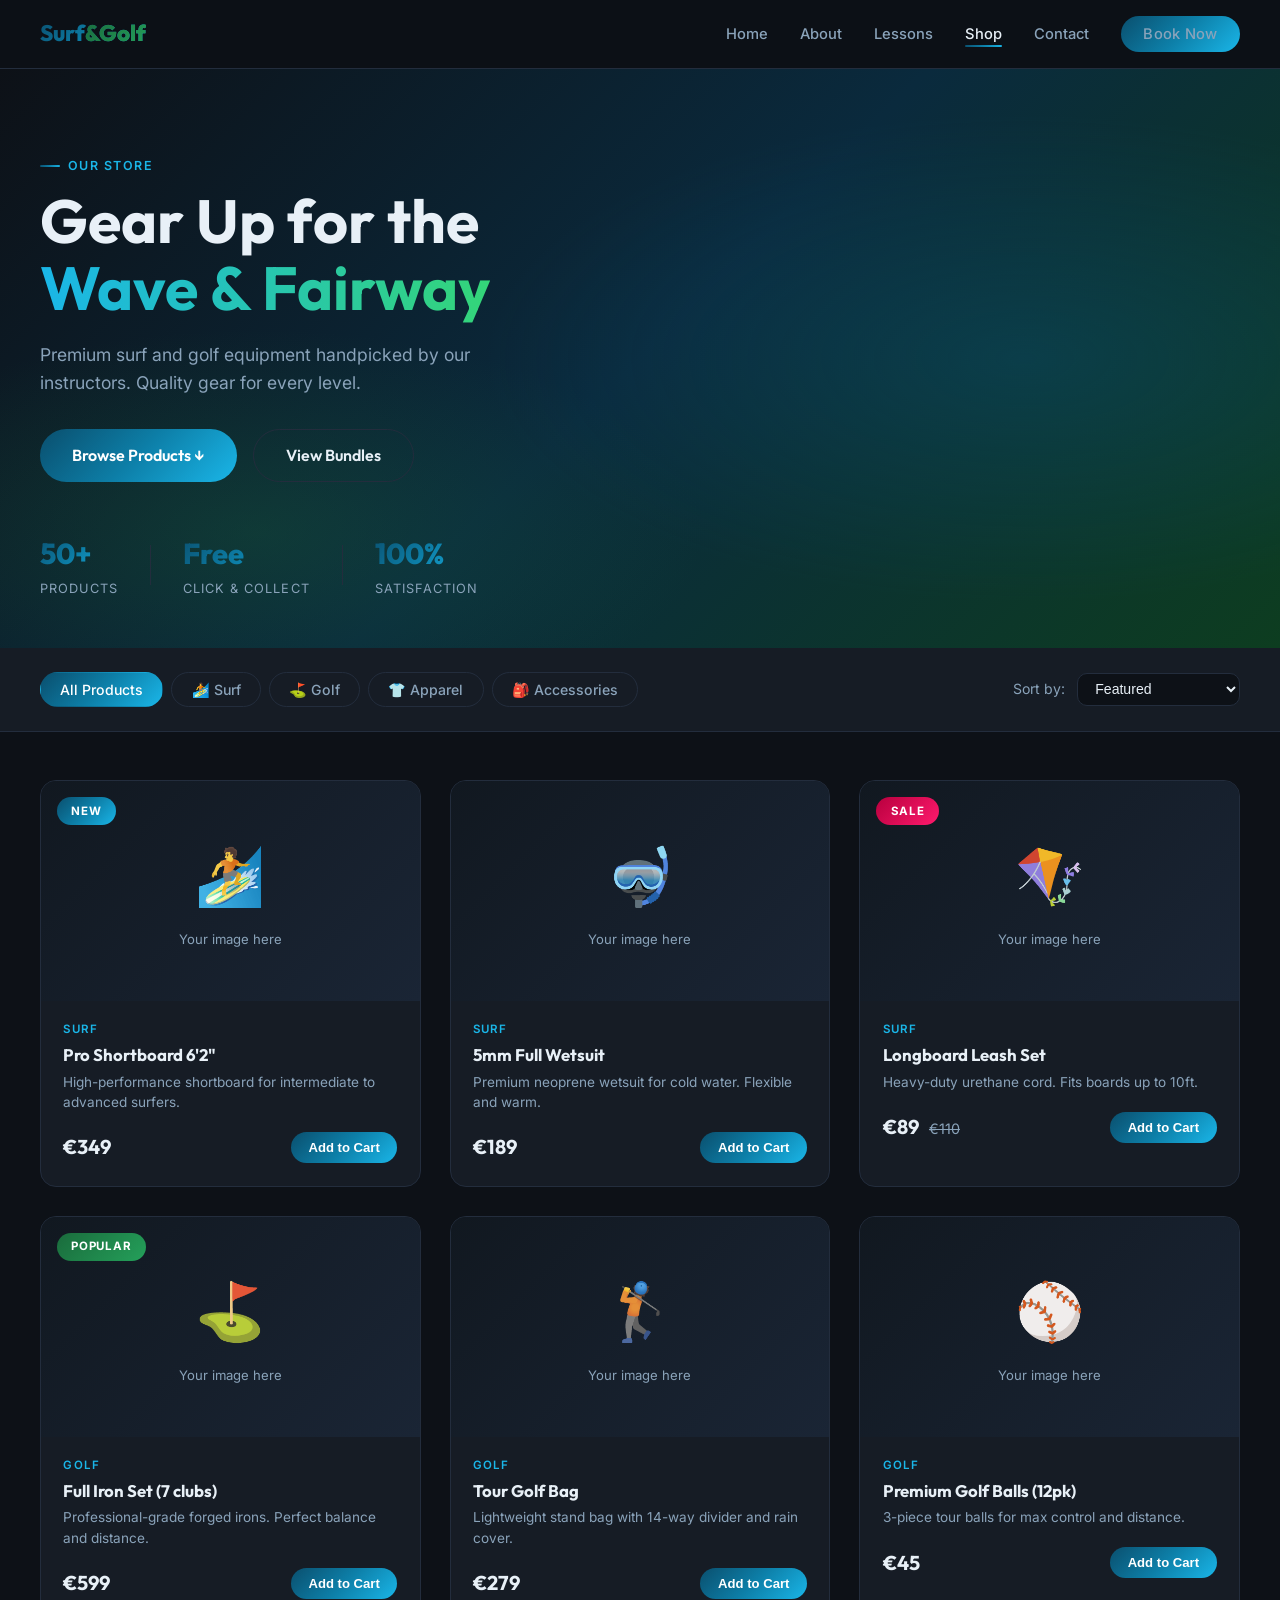
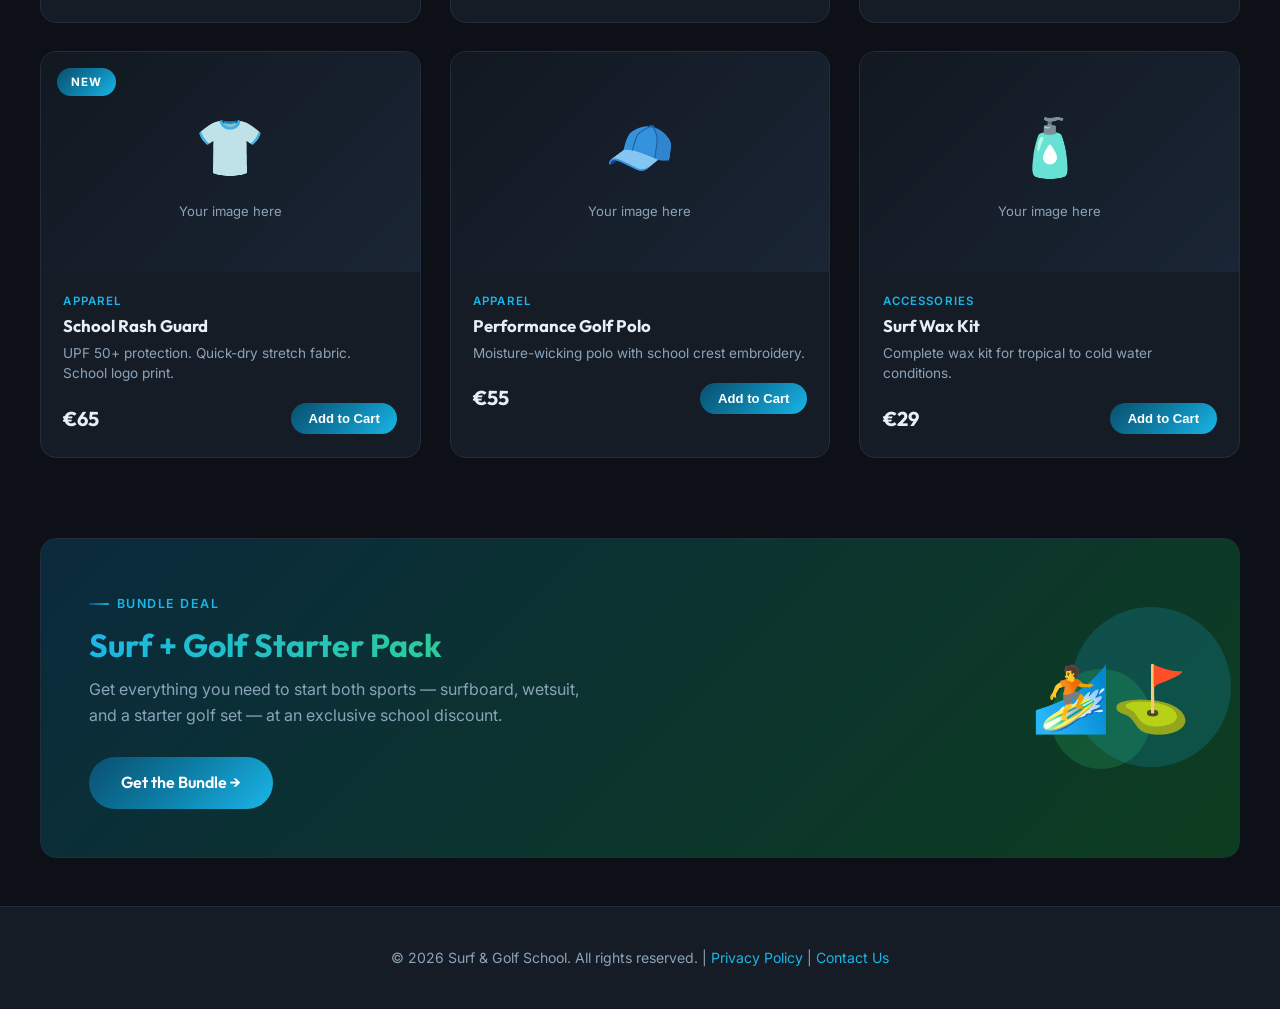
==== products.html @ f3ed8877 "first one" ====
<!DOCTYPE html>
<html lang="en">
<head>
  <meta charset="UTF-8" />
  <meta name="viewport" content="width=device-width, initial-scale=1.0" />
  <title>Shop — Surf & Golf School</title>
  <meta name="description" content="Browse our premium surf and golf gear, equipment, and apparel. Everything you need for the waves and the fairway." />
  <link rel="stylesheet" href="styles.css" />
  <link rel="stylesheet" href="products.css" />
</head>
<body>

  <!-- NAVBAR -->
  <nav class="navbar" id="navbar">
    <a href="#" class="logo">Surf<span>&Golf</span></a>
    <ul class="nav-links">
      <li><a href="#">Home</a></li>
      <li><a href="#">About</a></li>
      <li><a href="#">Lessons</a></li>
      <li><a href="products.html" class="active">Shop</a></li>
      <li><a href="#">Contact</a></li>
      <li><a href="#" class="btn-nav">Book Now</a></li>
    </ul>
  </nav>

  <!-- HERO BANNER -->
  <section class="shop-hero" id="shop-hero">
    <div class="hero-bg"></div>
    <div class="hero-content">
      <span class="section-label">Our Store</span>
      <h1>Gear Up for the <br/><span class="gradient-text">Wave & Fairway</span></h1>
      <p>Premium surf and golf equipment handpicked by our instructors. Quality gear for every level.</p>
      <div class="hero-actions">
        <a href="#products" class="btn-primary">Browse Products ↓</a>
        <a href="#" class="btn-secondary">View Bundles</a>
      </div>
    </div>
    <div class="hero-stats">
      <div class="stat">
        <span class="stat-number">50+</span>
        <span class="stat-label">Products</span>
      </div>
      <div class="stat-divider"></div>
      <div class="stat">
        <span class="stat-number">Free</span>
        <span class="stat-label">Click & Collect</span>
      </div>
      <div class="stat-divider"></div>
      <div class="stat">
        <span class="stat-number">100%</span>
        <span class="stat-label">Satisfaction</span>
      </div>
    </div>
  </section>

  <!-- FILTER BAR -->
  <section class="filter-section" id="products">
    <div class="filter-bar">
      <button class="filter-btn active" data-filter="all" id="filter-all">All Products</button>
      <button class="filter-btn" data-filter="surf" id="filter-surf">🏄 Surf</button>
      <button class="filter-btn" data-filter="golf" id="filter-golf">⛳ Golf</button>
      <button class="filter-btn" data-filter="apparel" id="filter-apparel">👕 Apparel</button>
      <button class="filter-btn" data-filter="accessories" id="filter-accessories">🎒 Accessories</button>
    </div>
    <div class="sort-bar">
      <label for="sort-select">Sort by:</label>
      <select id="sort-select">
        <option value="featured">Featured</option>
        <option value="price-asc">Price: Low to High</option>
        <option value="price-desc">Price: High to Low</option>
      </select>
    </div>
  </section>

  <!-- PRODUCT GRID -->
  <main class="products-section">
    <div class="products-grid" id="products-grid">

      <!-- SURF PRODUCTS -->
      <article class="product-card" data-category="surf" data-price="349">
        <div class="product-badge badge-new">New</div>
        <div class="product-img-wrap">
          <div class="product-img-placeholder">
            <span class="placeholder-icon">🏄</span>
            <p>Your image here</p>
          </div>
          <div class="product-overlay">
            <button class="overlay-btn" id="quick-view-1">Quick View</button>
          </div>
        </div>
        <div class="product-info">
          <span class="product-category">Surf</span>
          <h3 class="product-name">Pro Shortboard 6'2"</h3>
          <p class="product-desc">High-performance shortboard for intermediate to advanced surfers.</p>
          <div class="product-footer">
            <span class="product-price">€349</span>
            <button class="add-to-cart" id="cart-1">Add to Cart</button>
          </div>
        </div>
      </article>

      <article class="product-card" data-category="surf" data-price="189">
        <div class="product-img-wrap">
          <div class="product-img-placeholder">
            <span class="placeholder-icon">🤿</span>
            <p>Your image here</p>
          </div>
          <div class="product-overlay">
            <button class="overlay-btn" id="quick-view-2">Quick View</button>
          </div>
        </div>
        <div class="product-info">
          <span class="product-category">Surf</span>
          <h3 class="product-name">5mm Full Wetsuit</h3>
          <p class="product-desc">Premium neoprene wetsuit for cold water. Flexible and warm.</p>
          <div class="product-footer">
            <span class="product-price">€189</span>
            <button class="add-to-cart" id="cart-2">Add to Cart</button>
          </div>
        </div>
      </article>

      <article class="product-card" data-category="surf" data-price="89">
        <div class="product-badge badge-sale">Sale</div>
        <div class="product-img-wrap">
          <div class="product-img-placeholder">
            <span class="placeholder-icon">🪁</span>
            <p>Your image here</p>
          </div>
          <div class="product-overlay">
            <button class="overlay-btn" id="quick-view-3">Quick View</button>
          </div>
        </div>
        <div class="product-info">
          <span class="product-category">Surf</span>
          <h3 class="product-name">Longboard Leash Set</h3>
          <p class="product-desc">Heavy-duty urethane cord. Fits boards up to 10ft.</p>
          <div class="product-footer">
            <div>
              <span class="product-price">€89</span>
              <span class="product-price-old">€110</span>
            </div>
            <button class="add-to-cart" id="cart-3">Add to Cart</button>
          </div>
        </div>
      </article>

      <!-- GOLF PRODUCTS -->
      <article class="product-card" data-category="golf" data-price="599">
        <div class="product-badge badge-popular">Popular</div>
        <div class="product-img-wrap">
          <div class="product-img-placeholder">
            <span class="placeholder-icon">⛳</span>
            <p>Your image here</p>
          </div>
          <div class="product-overlay">
            <button class="overlay-btn" id="quick-view-4">Quick View</button>
          </div>
        </div>
        <div class="product-info">
          <span class="product-category">Golf</span>
          <h3 class="product-name">Full Iron Set (7 clubs)</h3>
          <p class="product-desc">Professional-grade forged irons. Perfect balance and distance.</p>
          <div class="product-footer">
            <span class="product-price">€599</span>
            <button class="add-to-cart" id="cart-4">Add to Cart</button>
          </div>
        </div>
      </article>

      <article class="product-card" data-category="golf" data-price="279">
        <div class="product-img-wrap">
          <div class="product-img-placeholder">
            <span class="placeholder-icon">🏌️</span>
            <p>Your image here</p>
          </div>
          <div class="product-overlay">
            <button class="overlay-btn" id="quick-view-5">Quick View</button>
          </div>
        </div>
        <div class="product-info">
          <span class="product-category">Golf</span>
          <h3 class="product-name">Tour Golf Bag</h3>
          <p class="product-desc">Lightweight stand bag with 14-way divider and rain cover.</p>
          <div class="product-footer">
            <span class="product-price">€279</span>
            <button class="add-to-cart" id="cart-5">Add to Cart</button>
          </div>
        </div>
      </article>

      <article class="product-card" data-category="golf" data-price="45">
        <div class="product-img-wrap">
          <div class="product-img-placeholder">
            <span class="placeholder-icon">⚾</span>
            <p>Your image here</p>
          </div>
          <div class="product-overlay">
            <button class="overlay-btn" id="quick-view-6">Quick View</button>
          </div>
        </div>
        <div class="product-info">
          <span class="product-category">Golf</span>
          <h3 class="product-name">Premium Golf Balls (12pk)</h3>
          <p class="product-desc">3-piece tour balls for max control and distance.</p>
          <div class="product-footer">
            <span class="product-price">€45</span>
            <button class="add-to-cart" id="cart-6">Add to Cart</button>
          </div>
        </div>
      </article>

      <!-- APPAREL -->
      <article class="product-card" data-category="apparel" data-price="65">
        <div class="product-badge badge-new">New</div>
        <div class="product-img-wrap">
          <div class="product-img-placeholder">
            <span class="placeholder-icon">👕</span>
            <p>Your image here</p>
          </div>
          <div class="product-overlay">
            <button class="overlay-btn" id="quick-view-7">Quick View</button>
          </div>
        </div>
        <div class="product-info">
          <span class="product-category">Apparel</span>
          <h3 class="product-name">School Rash Guard</h3>
          <p class="product-desc">UPF 50+ protection. Quick-dry stretch fabric. School logo print.</p>
          <div class="product-footer">
            <span class="product-price">€65</span>
            <button class="add-to-cart" id="cart-7">Add to Cart</button>
          </div>
        </div>
      </article>

      <article class="product-card" data-category="apparel" data-price="55">
        <div class="product-img-wrap">
          <div class="product-img-placeholder">
            <span class="placeholder-icon">🧢</span>
            <p>Your image here</p>
          </div>
          <div class="product-overlay">
            <button class="overlay-btn" id="quick-view-8">Quick View</button>
          </div>
        </div>
        <div class="product-info">
          <span class="product-category">Apparel</span>
          <h3 class="product-name">Performance Golf Polo</h3>
          <p class="product-desc">Moisture-wicking polo with school crest embroidery.</p>
          <div class="product-footer">
            <span class="product-price">€55</span>
            <button class="add-to-cart" id="cart-8">Add to Cart</button>
          </div>
        </div>
      </article>

      <!-- ACCESSORIES -->
      <article class="product-card" data-category="accessories" data-price="29">
        <div class="product-img-wrap">
          <div class="product-img-placeholder">
            <span class="placeholder-icon">🧴</span>
            <p>Your image here</p>
          </div>
          <div class="product-overlay">
            <button class="overlay-btn" id="quick-view-9">Quick View</button>
          </div>
        </div>
        <div class="product-info">
          <span class="product-category">Accessories</span>
          <h3 class="product-name">Surf Wax Kit</h3>
          <p class="product-desc">Complete wax kit for tropical to cold water conditions.</p>
          <div class="product-footer">
            <span class="product-price">€29</span>
            <button class="add-to-cart" id="cart-9">Add to Cart</button>
          </div>
        </div>
      </article>

    </div><!-- end grid -->

    <!-- No results message -->
    <div class="no-results" id="no-results" style="display:none;">
      <span>😕</span>
      <p>No products found in this category.</p>
    </div>
  </main>

  <!-- BUNDLE PROMO BANNER -->
  <section class="promo-banner">
    <div class="promo-content">
      <span class="section-label">Bundle Deal</span>
      <h2>Surf + Golf Starter Pack</h2>
      <p>Get everything you need to start both sports — surfboard, wetsuit, and a starter golf set — at an exclusive school discount.</p>
      <a href="#" class="btn-primary" id="bundle-cta">Get the Bundle →</a>
    </div>
    <div class="promo-decoration">
      <div class="deco-circle c1"></div>
      <div class="deco-circle c2"></div>
      <span class="deco-emoji">🏄⛳</span>
    </div>
  </section>

  <!-- CART TOAST -->
  <div class="toast" id="cart-toast" role="alert" aria-live="polite">
    <span class="toast-icon">✅</span>
    <span class="toast-msg">Item added to cart!</span>
  </div>

  <!-- FOOTER -->
  <footer class="footer">
    <p>© 2026 Surf & Golf School. All rights reserved. |
      <a href="#">Privacy Policy</a> |
      <a href="#">Contact Us</a>
    </p>
  </footer>

  <script src="products.js"></script>
</body>
</html>
---- styles.css ----
/* ===================================================
   SURF & GOLF SCHOOL — Global Styles
   =================================================== */

@import url('https://fonts.googleapis.com/css2?family=Outfit:wght@300;400;500;600;700;800&family=Inter:wght@300;400;500;600&display=swap');

/* ── CSS Variables ── */
:root {
  --ocean:       #0a4f6e;
  --ocean-mid:   #0d7fa8;
  --ocean-light: #1ab6e8;
  --green:       #1a6b3c;
  --green-mid:   #24a05a;
  --green-light: #34d578;
  --sand:        #f5e9d0;
  --sand-dark:   #e8d5aa;
  --dark:        #0d1117;
  --dark-card:   #161c25;
  --dark-border: #232d3d;
  --text-main:   #e8f0f7;
  --text-muted:  #8aa3ba;
  --gradient-ocean: linear-gradient(135deg, #0a4f6e 0%, #0d7fa8 50%, #1ab6e8 100%);
  --gradient-green: linear-gradient(135deg, #1a6b3c 0%, #24a05a 100%);
  --gradient-hero:  linear-gradient(135deg, #0d1117 0%, #0a2a3d 50%, #0d3d20 100%);
  --shadow-card: 0 8px 32px rgba(0,0,0,0.4);
  --shadow-hover: 0 16px 48px rgba(0,0,0,0.55);
  --radius: 16px;
  --radius-sm: 10px;
  --transition: all 0.3s cubic-bezier(0.4, 0, 0.2, 1);
}

/* ── Reset & Base ── */
*, *::before, *::after { box-sizing: border-box; margin: 0; padding: 0; }

html { scroll-behavior: smooth; }

body {
  font-family: 'Inter', sans-serif;
  background: var(--dark);
  color: var(--text-main);
  line-height: 1.6;
  -webkit-font-smoothing: antialiased;
}

h1, h2, h3, h4, h5 {
  font-family: 'Outfit', sans-serif;
  font-weight: 700;
  line-height: 1.2;
}

a { text-decoration: none; color: inherit; }

img {
  width: 100%;
  height: 100%;
  object-fit: cover;
  display: block;
}

/* ── Scrollbar ── */
::-webkit-scrollbar { width: 6px; }
::-webkit-scrollbar-track { background: var(--dark); }
::-webkit-scrollbar-thumb { background: var(--ocean-mid); border-radius: 3px; }

/* ── NAV ── */
.navbar {
  position: sticky;
  top: 0;
  z-index: 100;
  display: flex;
  align-items: center;
  justify-content: space-between;
  padding: 1rem 2.5rem;
  background: rgba(13, 17, 23, 0.85);
  backdrop-filter: blur(18px);
  border-bottom: 1px solid var(--dark-border);
}

.navbar .logo {
  font-family: 'Outfit', sans-serif;
  font-size: 1.4rem;
  font-weight: 800;
  background: var(--gradient-ocean);
  -webkit-background-clip: text;
  -webkit-text-fill-color: transparent;
  background-clip: text;
}

.navbar .logo span {
  background: var(--gradient-green);
  -webkit-background-clip: text;
  -webkit-text-fill-color: transparent;
  background-clip: text;
}

.nav-links {
  display: flex;
  gap: 2rem;
  list-style: none;
}

.nav-links a {
  font-size: 0.92rem;
  font-weight: 500;
  color: var(--text-muted);
  transition: var(--transition);
  position: relative;
}

.nav-links a::after {
  content: '';
  position: absolute;
  bottom: -4px;
  left: 0;
  width: 0;
  height: 2px;
  background: var(--gradient-ocean);
  border-radius: 2px;
  transition: width 0.3s ease;
}

.nav-links a:hover { color: var(--text-main); }
.nav-links a:hover::after, .nav-links a.active::after { width: 100%; }
.nav-links a.active { color: var(--text-main); }

.btn-nav {
  padding: 0.55rem 1.4rem;
  background: var(--gradient-ocean);
  border: none;
  border-radius: 50px;
  color: #fff;
  font-size: 0.88rem;
  font-weight: 600;
  cursor: pointer;
  transition: var(--transition);
  letter-spacing: 0.02em;
}

.btn-nav:hover {
  transform: translateY(-2px);
  box-shadow: 0 8px 24px rgba(26, 182, 232, 0.35);
}

/* ── Section Label ── */
.section-label {
  display: inline-flex;
  align-items: center;
  gap: 0.5rem;
  font-size: 0.78rem;
  font-weight: 600;
  letter-spacing: 0.12em;
  text-transform: uppercase;
  color: var(--ocean-light);
  margin-bottom: 0.75rem;
}

.section-label::before {
  content: '';
  display: inline-block;
  width: 20px;
  height: 2px;
  background: var(--gradient-ocean);
  border-radius: 2px;
}

/* ── Buttons ── */
.btn-primary {
  display: inline-flex;
  align-items: center;
  gap: 0.5rem;
  padding: 0.8rem 2rem;
  background: var(--gradient-ocean);
  border: none;
  border-radius: 50px;
  color: #fff;
  font-family: 'Outfit', sans-serif;
  font-size: 1rem;
  font-weight: 600;
  cursor: pointer;
  transition: var(--transition);
}

.btn-primary:hover {
  transform: translateY(-3px);
  box-shadow: 0 12px 32px rgba(26, 182, 232, 0.4);
}

.btn-secondary {
  display: inline-flex;
  align-items: center;
  gap: 0.5rem;
  padding: 0.8rem 2rem;
  background: transparent;
  border: 1.5px solid var(--dark-border);
  border-radius: 50px;
  color: var(--text-main);
  font-family: 'Outfit', sans-serif;
  font-size: 1rem;
  font-weight: 600;
  cursor: pointer;
  transition: var(--transition);
}

.btn-secondary:hover {
  border-color: var(--ocean-light);
  color: var(--ocean-light);
  transform: translateY(-3px);
}

/* ── FOOTER ── */
.footer {
  background: var(--dark-card);
  border-top: 1px solid var(--dark-border);
  padding: 2.5rem;
  text-align: center;
  color: var(--text-muted);
  font-size: 0.88rem;
}

.footer a { color: var(--ocean-light); }
.footer a:hover { text-decoration: underline; }

/* ── Responsive ── */
@media (max-width: 768px) {
  .navbar { padding: 1rem 1.2rem; }
  .nav-links { gap: 1.2rem; }
  .nav-links .btn-nav { display: none; }
}

@media (max-width: 580px) {
  .nav-links { gap: 0.8rem; font-size: 0.82rem; }
}
---- products.css ----
/* ===================================================
   PRODUCTS PAGE — Specific Styles
   =================================================== */

/* ── Shop Hero ── */
.shop-hero {
  position: relative;
  min-height: 440px;
  display: flex;
  flex-direction: column;
  justify-content: center;
  padding: 5rem 2.5rem 3rem;
  overflow: hidden;
}

.hero-bg {
  position: absolute;
  inset: 0;
  background: var(--gradient-hero);
  z-index: 0;
}

.hero-bg::after {
  content: '';
  position: absolute;
  inset: 0;
  background:
    radial-gradient(ellipse 60% 60% at 80% 50%, rgba(10,79,110,0.4) 0%, transparent 70%),
    radial-gradient(ellipse 50% 50% at 20% 80%, rgba(26,107,60,0.3) 0%, transparent 70%);
}

.hero-content {
  position: relative;
  z-index: 1;
  max-width: 680px;
}

.hero-content h1 {
  font-size: clamp(2.2rem, 5vw, 3.8rem);
  margin-bottom: 1.2rem;
  line-height: 1.1;
}

.gradient-text {
  background: linear-gradient(90deg, var(--ocean-light), var(--green-light));
  -webkit-background-clip: text;
  -webkit-text-fill-color: transparent;
  background-clip: text;
}

.hero-content p {
  color: var(--text-muted);
  font-size: 1.1rem;
  margin-bottom: 2rem;
  max-width: 520px;
}

.hero-actions {
  display: flex;
  gap: 1rem;
  flex-wrap: wrap;
}

.hero-stats {
  position: relative;
  z-index: 1;
  display: flex;
  align-items: center;
  gap: 2rem;
  margin-top: 3rem;
}

.stat {
  display: flex;
  flex-direction: column;
  gap: 0.2rem;
}

.stat-number {
  font-family: 'Outfit', sans-serif;
  font-size: 1.8rem;
  font-weight: 800;
  background: var(--gradient-ocean);
  -webkit-background-clip: text;
  -webkit-text-fill-color: transparent;
  background-clip: text;
}

.stat-label {
  font-size: 0.8rem;
  color: var(--text-muted);
  text-transform: uppercase;
  letter-spacing: 0.08em;
}

.stat-divider {
  width: 1px;
  height: 40px;
  background: var(--dark-border);
}

/* ── Filter Bar ── */
.filter-section {
  display: flex;
  align-items: center;
  justify-content: space-between;
  flex-wrap: wrap;
  gap: 1rem;
  padding: 1.5rem 2.5rem;
  border-bottom: 1px solid var(--dark-border);
  background: var(--dark-card);
  position: sticky;
  top: 65px;
  z-index: 50;
}

.filter-bar {
  display: flex;
  gap: 0.5rem;
  flex-wrap: wrap;
}

.filter-btn {
  padding: 0.5rem 1.2rem;
  border: 1.5px solid var(--dark-border);
  border-radius: 50px;
  background: transparent;
  color: var(--text-muted);
  font-family: 'Inter', sans-serif;
  font-size: 0.88rem;
  font-weight: 500;
  cursor: pointer;
  transition: var(--transition);
}

.filter-btn:hover {
  border-color: var(--ocean-mid);
  color: var(--text-main);
}

.filter-btn.active {
  background: var(--gradient-ocean);
  border-color: transparent;
  color: #fff;
}

.sort-bar {
  display: flex;
  align-items: center;
  gap: 0.75rem;
  color: var(--text-muted);
  font-size: 0.88rem;
}

.sort-bar select {
  background: var(--dark);
  border: 1.5px solid var(--dark-border);
  border-radius: var(--radius-sm);
  color: var(--text-main);
  padding: 0.4rem 0.8rem;
  font-size: 0.88rem;
  cursor: pointer;
  outline: none;
  transition: var(--transition);
}

.sort-bar select:focus { border-color: var(--ocean-mid); }

/* ── Products Grid ── */
.products-section {
  padding: 3rem 2.5rem;
  max-width: 1400px;
  margin: 0 auto;
}

.products-grid {
  display: grid;
  grid-template-columns: repeat(auto-fill, minmax(280px, 1fr));
  gap: 1.8rem;
}

/* ── Product Card ── */
.product-card {
  background: var(--dark-card);
  border: 1px solid var(--dark-border);
  border-radius: var(--radius);
  overflow: hidden;
  position: relative;
  transition: var(--transition);
  animation: fadeInUp 0.5s ease both;
}

.product-card:hover {
  transform: translateY(-6px);
  box-shadow: var(--shadow-hover);
  border-color: var(--ocean-mid);
}

@keyframes fadeInUp {
  from { opacity: 0; transform: translateY(24px); }
  to   { opacity: 1; transform: translateY(0); }
}

/* Stagger the animation for each card */
.product-card:nth-child(1) { animation-delay: 0.05s; }
.product-card:nth-child(2) { animation-delay: 0.10s; }
.product-card:nth-child(3) { animation-delay: 0.15s; }
.product-card:nth-child(4) { animation-delay: 0.20s; }
.product-card:nth-child(5) { animation-delay: 0.25s; }
.product-card:nth-child(6) { animation-delay: 0.30s; }
.product-card:nth-child(7) { animation-delay: 0.35s; }
.product-card:nth-child(8) { animation-delay: 0.40s; }
.product-card:nth-child(9) { animation-delay: 0.45s; }

/* Badge */
.product-badge {
  position: absolute;
  top: 1rem;
  left: 1rem;
  z-index: 5;
  padding: 0.3rem 0.9rem;
  border-radius: 50px;
  font-size: 0.72rem;
  font-weight: 700;
  letter-spacing: 0.06em;
  text-transform: uppercase;
}

.badge-new     { background: var(--gradient-ocean); color: #fff; }
.badge-sale    { background: linear-gradient(135deg,#b8003e,#ff1a6d); color: #fff; }
.badge-popular { background: var(--gradient-green); color: #fff; }

/* Image wrap */
.product-img-wrap {
  position: relative;
  height: 220px;
  overflow: hidden;
  background: #111820;
}

.product-img-placeholder {
  width: 100%;
  height: 100%;
  display: flex;
  flex-direction: column;
  align-items: center;
  justify-content: center;
  gap: 0.5rem;
  background: linear-gradient(135deg, #111820, #1a2535);
  color: var(--text-muted);
  font-size: 0.82rem;
}

.placeholder-icon {
  font-size: 3.5rem;
  filter: grayscale(0.2);
}

/* To use a real image, replace .product-img-placeholder with:
   <img src="your-image.jpg" alt="Product name" /> */

.product-overlay {
  position: absolute;
  inset: 0;
  background: rgba(10, 20, 35, 0.7);
  display: flex;
  align-items: center;
  justify-content: center;
  opacity: 0;
  transition: var(--transition);
}

.product-card:hover .product-overlay { opacity: 1; }

.overlay-btn {
  padding: 0.6rem 1.5rem;
  background: rgba(255,255,255,0.12);
  border: 1.5px solid rgba(255,255,255,0.3);
  border-radius: 50px;
  color: #fff;
  font-size: 0.88rem;
  font-weight: 600;
  cursor: pointer;
  backdrop-filter: blur(8px);
  transition: var(--transition);
}

.overlay-btn:hover {
  background: rgba(255,255,255,0.22);
  transform: scale(1.05);
}

/* Card info */
.product-info {
  padding: 1.2rem 1.4rem 1.4rem;
  display: flex;
  flex-direction: column;
  gap: 0.4rem;
}

.product-category {
  font-size: 0.72rem;
  font-weight: 600;
  text-transform: uppercase;
  letter-spacing: 0.1em;
  color: var(--ocean-light);
}

.product-name {
  font-size: 1.05rem;
  font-weight: 700;
  color: var(--text-main);
  font-family: 'Outfit', sans-serif;
}

.product-desc {
  font-size: 0.85rem;
  color: var(--text-muted);
  line-height: 1.5;
}

.product-footer {
  display: flex;
  align-items: center;
  justify-content: space-between;
  margin-top: 0.8rem;
}

.product-price {
  font-family: 'Outfit', sans-serif;
  font-size: 1.25rem;
  font-weight: 700;
  color: var(--text-main);
}

.product-price-old {
  font-size: 0.9rem;
  color: var(--text-muted);
  text-decoration: line-through;
  margin-left: 0.4rem;
}

.add-to-cart {
  padding: 0.5rem 1.1rem;
  background: var(--gradient-ocean);
  border: none;
  border-radius: 50px;
  color: #fff;
  font-size: 0.82rem;
  font-weight: 600;
  cursor: pointer;
  transition: var(--transition);
  white-space: nowrap;
}

.add-to-cart:hover {
  transform: scale(1.06);
  box-shadow: 0 6px 18px rgba(26, 182, 232, 0.4);
}

.add-to-cart:active { transform: scale(0.97); }

/* No results */
.no-results {
  text-align: center;
  padding: 4rem;
  color: var(--text-muted);
  display: flex;
  flex-direction: column;
  align-items: center;
  gap: 1rem;
}

.no-results span { font-size: 3rem; }

/* ── Promo Banner ── */
.promo-banner {
  position: relative;
  margin: 2rem 2.5rem 3rem;
  border-radius: var(--radius);
  background: linear-gradient(135deg, #0a2a3d 0%, #0d3d20 100%);
  border: 1px solid var(--dark-border);
  padding: 3rem;
  display: flex;
  align-items: center;
  justify-content: space-between;
  overflow: hidden;
  gap: 2rem;
}

.promo-content { max-width: 520px; }
.promo-content h2 {
  font-size: 2rem;
  margin-bottom: 0.8rem;
  background: linear-gradient(90deg, var(--ocean-light), var(--green-light));
  -webkit-background-clip: text;
  -webkit-text-fill-color: transparent;
  background-clip: text;
}

.promo-content p {
  color: var(--text-muted);
  margin-bottom: 1.8rem;
  line-height: 1.6;
}

.promo-decoration {
  position: relative;
  flex-shrink: 0;
}

.deco-circle {
  position: absolute;
  border-radius: 50%;
  opacity: 0.18;
}

.c1 {
  width: 160px; height: 160px;
  background: var(--ocean-light);
  top: -40px; right: -40px;
}

.c2 {
  width: 100px; height: 100px;
  background: var(--green-light);
  bottom: -20px; right: 40px;
}

.deco-emoji {
  font-size: 4rem;
  position: relative;
  z-index: 1;
  display: block;
  animation: float 3s ease-in-out infinite;
}

@keyframes float {
  0%, 100% { transform: translateY(0); }
  50%       { transform: translateY(-10px); }
}

/* ── Cart Toast ── */
.toast {
  position: fixed;
  bottom: 2rem;
  right: 2rem;
  background: var(--dark-card);
  border: 1px solid var(--green-mid);
  border-radius: var(--radius-sm);
  padding: 0.9rem 1.5rem;
  display: flex;
  align-items: center;
  gap: 0.75rem;
  font-size: 0.92rem;
  font-weight: 500;
  box-shadow: var(--shadow-card);
  transform: translateY(100px);
  opacity: 0;
  transition: all 0.35s cubic-bezier(0.4, 0, 0.2, 1);
  z-index: 999;
}

.toast.show {
  transform: translateY(0);
  opacity: 1;
}

.toast-icon { font-size: 1.1rem; }

/* ── Responsive ── */
@media (max-width: 900px) {
  .promo-banner { flex-direction: column; text-align: center; }
  .promo-decoration { display: none; }
}

@media (max-width: 640px) {
  .products-section { padding: 2rem 1rem; }
  .filter-section { padding: 1rem; top: 60px; }
  .promo-banner { margin: 1rem; padding: 2rem 1.5rem; }
  .shop-hero { padding: 4rem 1.2rem 2rem; }
  .hero-stats { flex-wrap: wrap; gap: 1.2rem; }
}
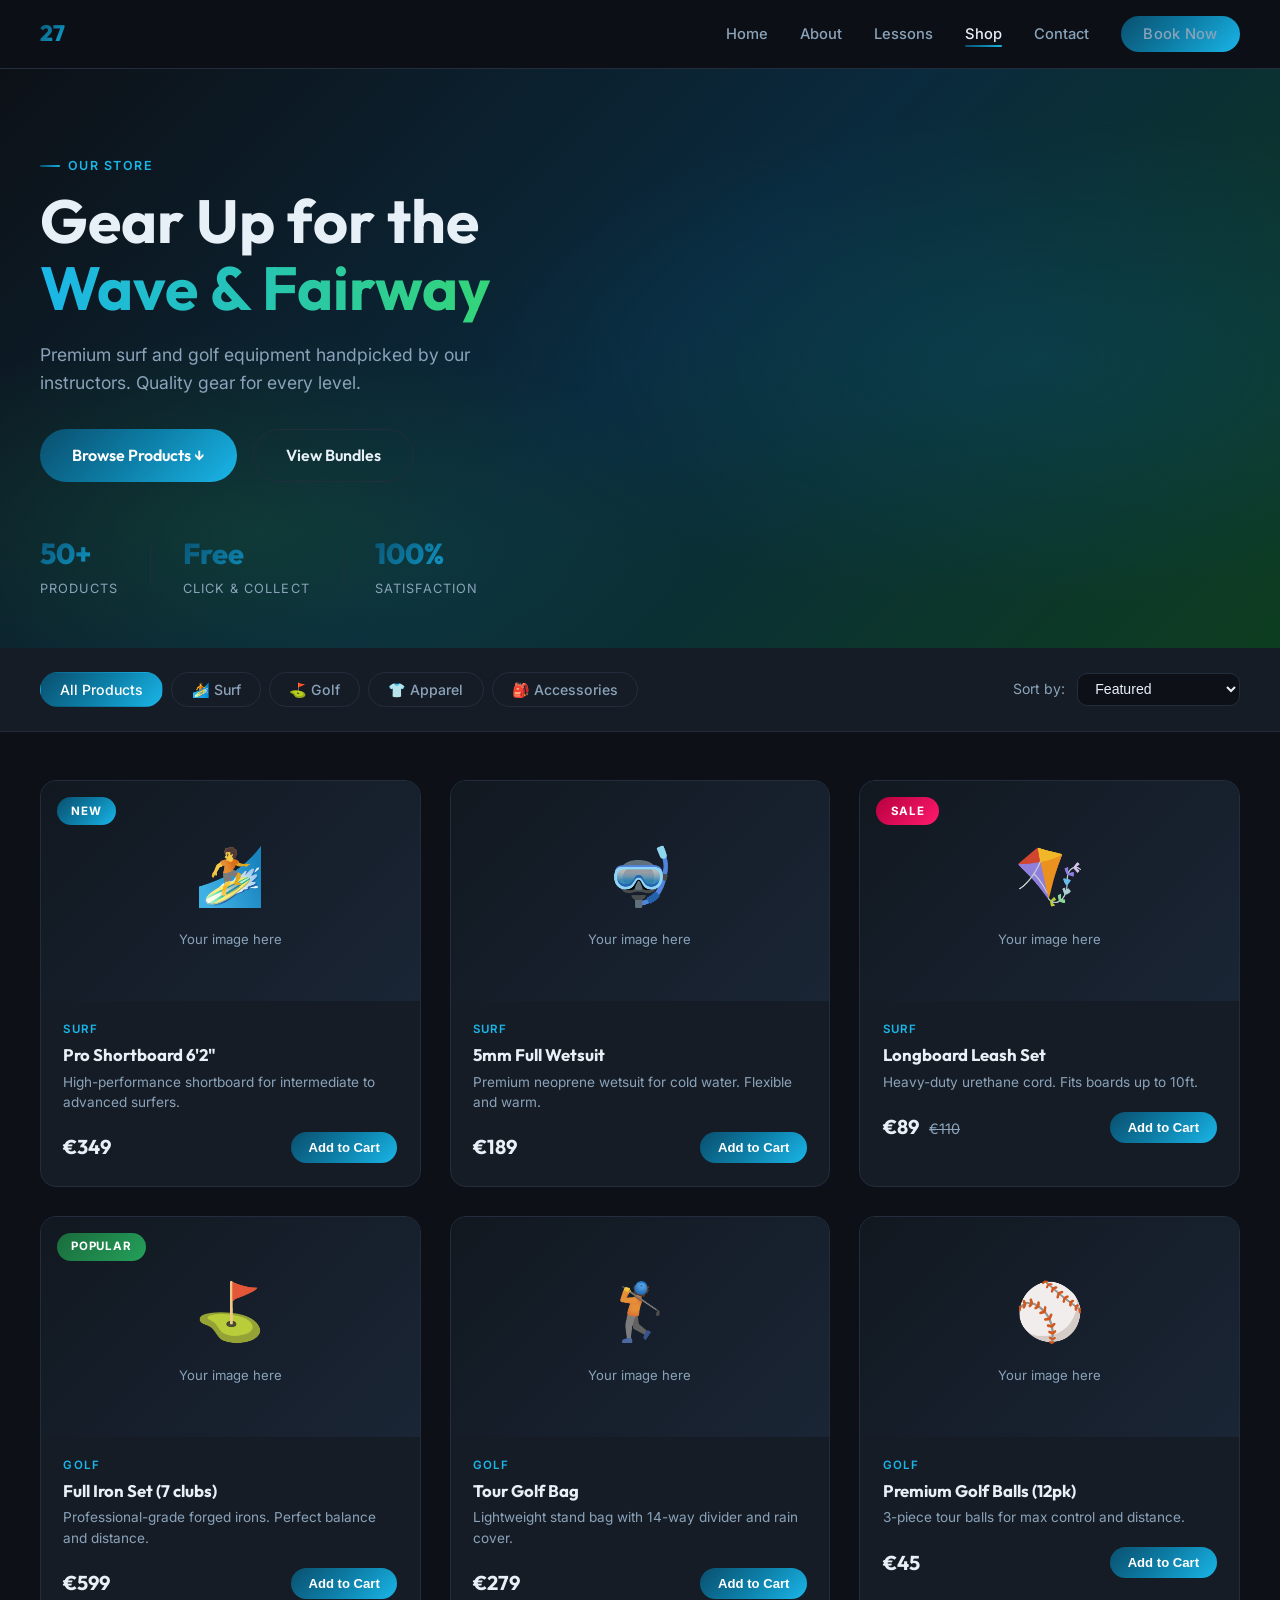
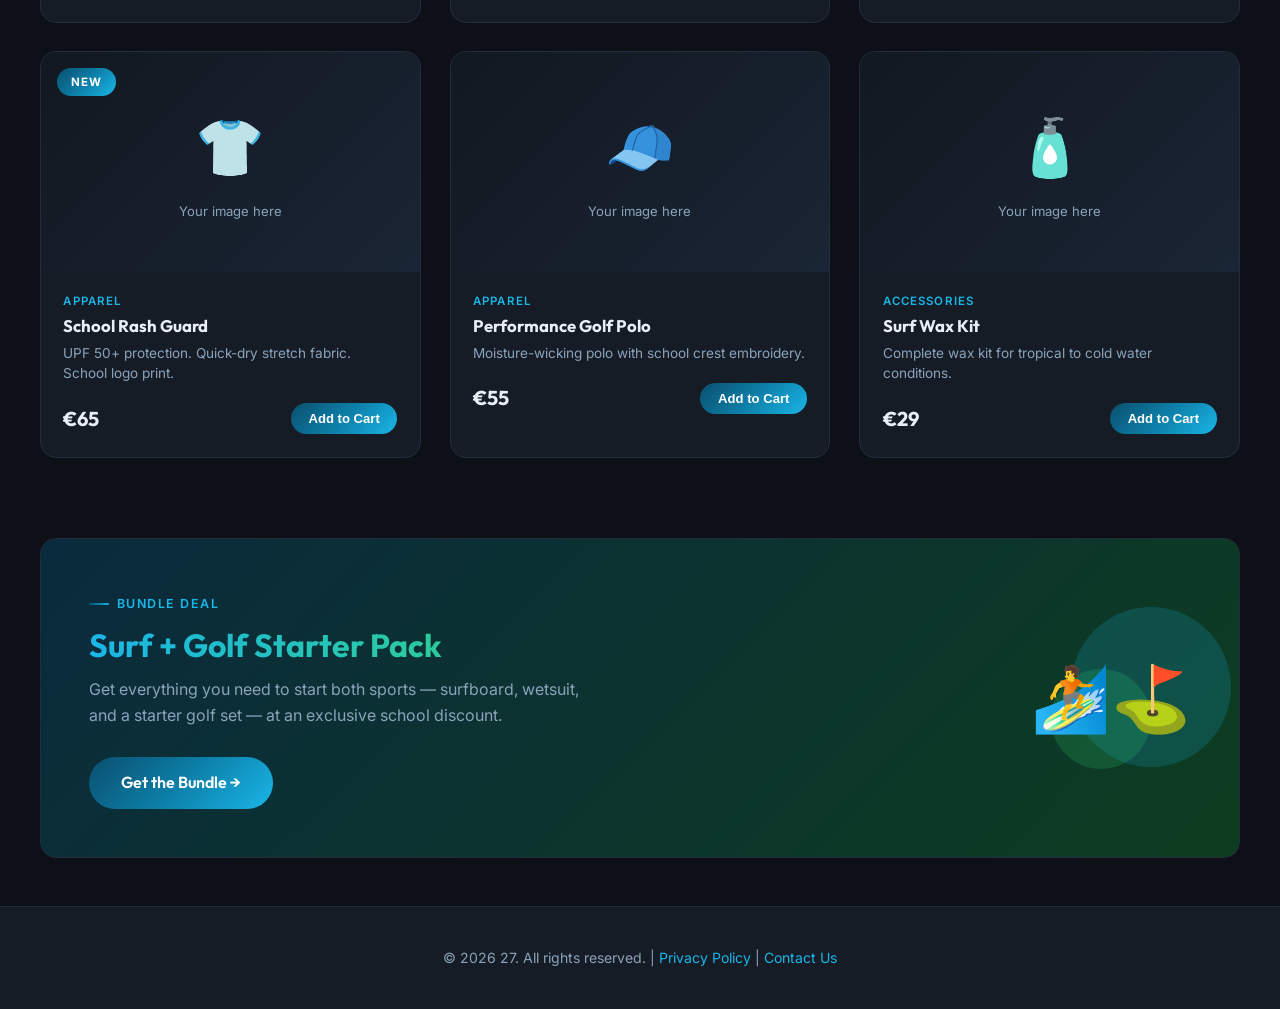
==== commit cf35118c: "final" ====
--- a/products.html
+++ b/products.html
@@ -3,7 +3,7 @@
 <head>
   <meta charset="UTF-8" />
   <meta name="viewport" content="width=device-width, initial-scale=1.0" />
-  <title>Shop — Surf & Golf School</title>
+  <title>Shop — 27</title>
   <meta name="description" content="Browse our premium surf and golf gear, equipment, and apparel. Everything you need for the waves and the fairway." />
   <link rel="stylesheet" href="styles.css" />
   <link rel="stylesheet" href="products.css" />
@@ -12,7 +12,7 @@
 
   <!-- NAVBAR -->
   <nav class="navbar" id="navbar">
-    <a href="#" class="logo">Surf<span>&Golf</span></a>
+    <a href="#" class="logo">27</a>
     <ul class="nav-links">
       <li><a href="#">Home</a></li>
       <li><a href="#">About</a></li>
@@ -308,7 +308,7 @@
 
   <!-- FOOTER -->
   <footer class="footer">
-    <p>© 2026 Surf & Golf School. All rights reserved. |
+    <p>© 2026 27. All rights reserved. |
       <a href="#">Privacy Policy</a> |
       <a href="#">Contact Us</a>
     </p>
--- a/styles.css
+++ b/styles.css
@@ -1,5 +1,5 @@
 /* ===================================================
-   SURF & GOLF SCHOOL — Global Styles
+   27 — Global Styles
    =================================================== */
 
 @import url('https://fonts.googleapis.com/css2?family=Outfit:wght@300;400;500;600;700;800&family=Inter:wght@300;400;500;600&display=swap');
